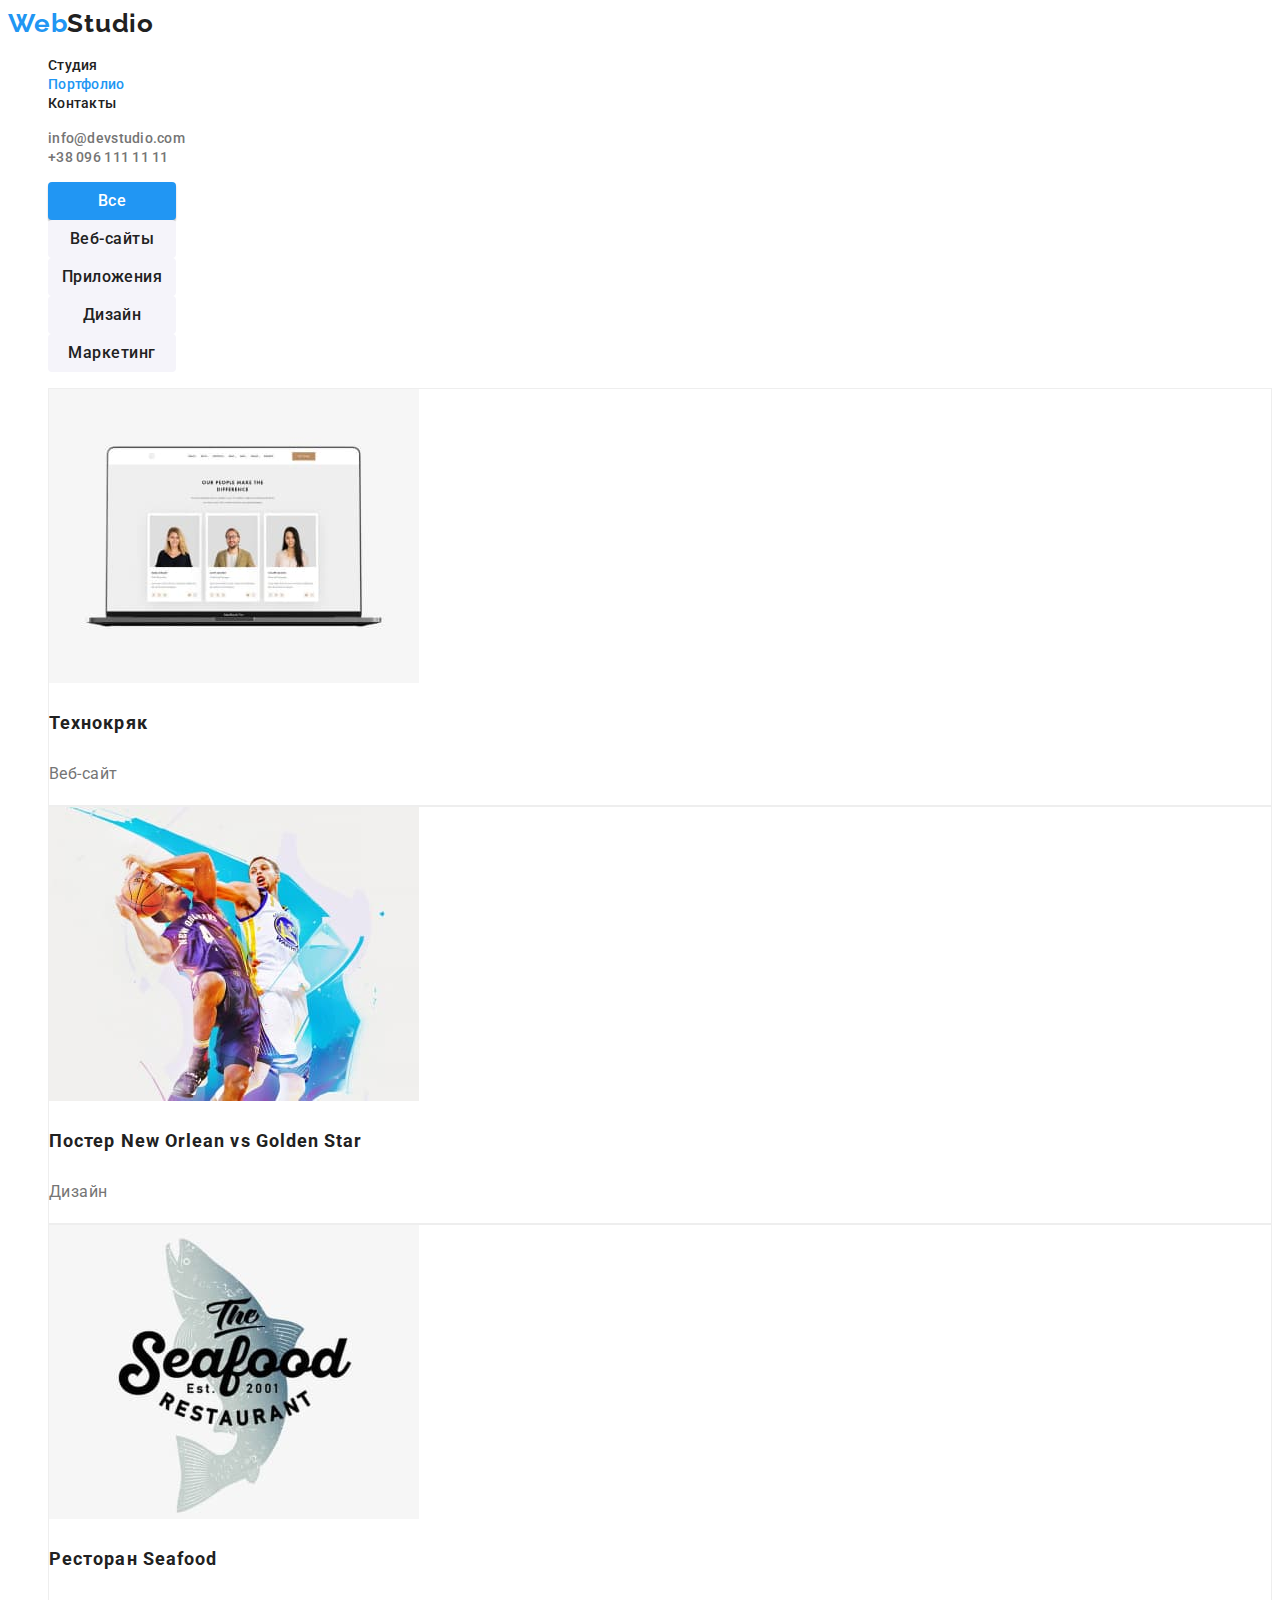
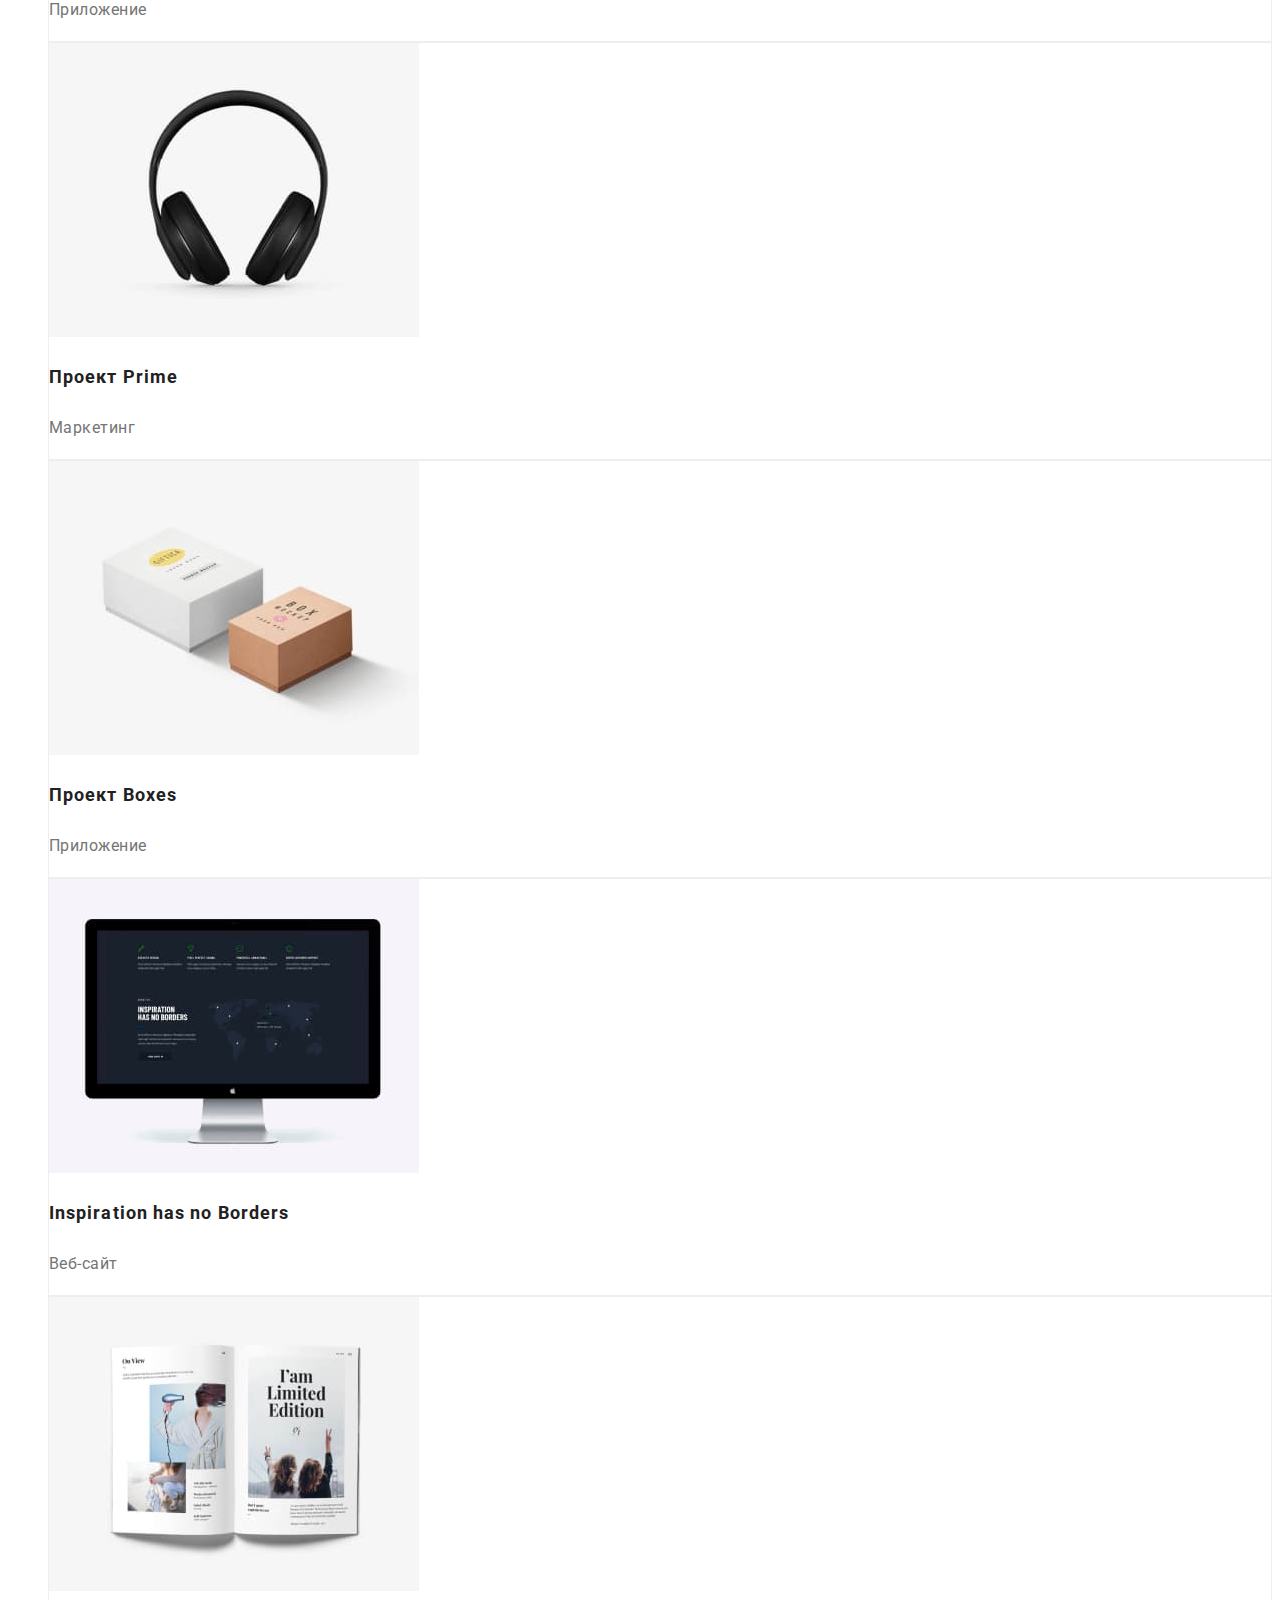
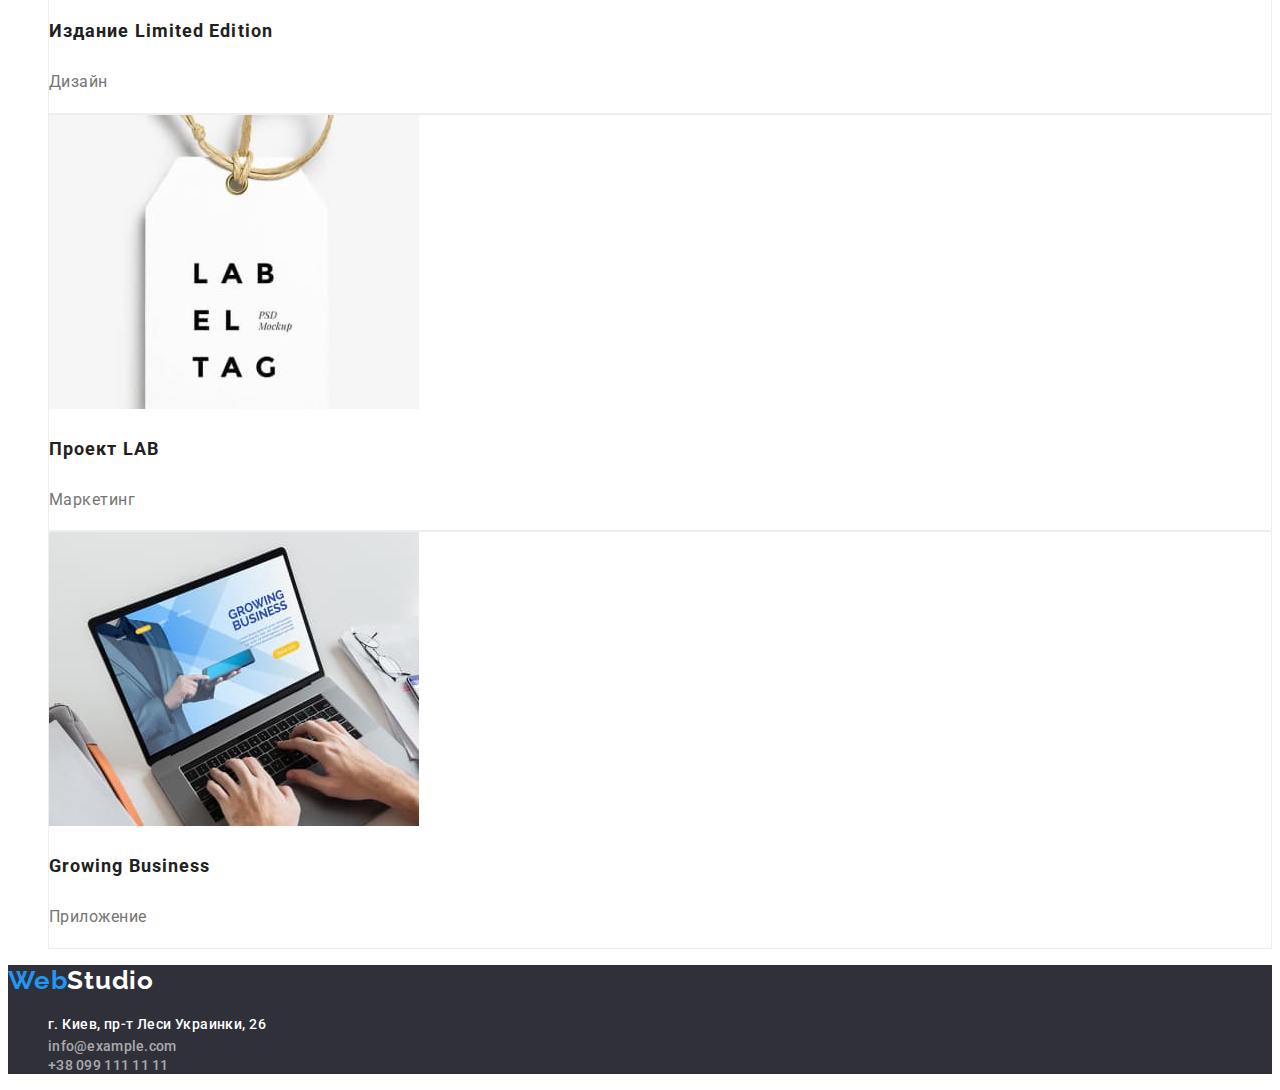
==== portfolio.html @ db61986f "start" ====
<!DOCTYPE html>
<html lang="ru">
  <head>
    <meta charset="UTF-8" />
    <meta http-equiv="X-UA-Compatible" content="IE=edge" />
    <meta name="viewport" content="width=device-width, initial-scale=1.0" />
    <title>Portfolio</title>
    <link rel="stylesheet" href="./css/styles.css" />
    <link rel="preconnect" href="https://fonts.googleapis.com" />
    <link rel="preconnect" href="https://fonts.gstatic.com" crossorigin />
    <link
      href="https://fonts.googleapis.com/css2?family=Raleway:wght@700&family=Roboto:wght@400;500;700;900&display=swap"
      rel="stylesheet"
    />
    <link rel="stylesheet" href="./css/styles.css" />
  </head>
  <body>
    <!-- Шапка страницы -->
    <header class="header">
      <nav class="header-navigation">
        <!-- Логотип компании -->
        <a class="header-logo link" href="./index.html"
          >Web<span class="header-logos link">Studio</span></a
        >
        <!-- Основные страницы сайта-->
        <ul class="header-list list">
          <li class="header-item">
            <a class="header-link link" href="./index.html">Студия</a>
          </li>
          <li class="header-item">
            <a class="current link" href="./portfolio.html">Портфолио</a>
          </li>
          <li class="header-item">
            <a class="header-link link" href="/">Контакты</a>
          </li>
        </ul>
      </nav>
      <ul class="header-contacts list">
        <li class="header-item">
          <a class="header-mail link" href="mailto:info@devstudio.com"
            >info@devstudio.com</a
          >
        </li>
        <li class="header-item">
          <a class="header-tel link" href="tel:+380961111111"
            >+38 096 111 11 11</a
          >
        </li>
      </ul>
    </header>
    <!-- Главный контент страницы-->
    <main>
      <!-- Основа-->
      <section class="main">
        <h2 class="visually-hidden">Навигация портфолио</h2>
        <ul class="main-list list">
          <li class="main-item">
            <button class="main-current" type="button">Все</button>
          </li>
          <li class="main-item">
            <button class="main-btn" type="button">Веб-сайты</button>
          </li>
          <li class="main-item">
            <button class="main-btn" type="button">Приложения</button>
          </li>
          <li class="main-item">
            <button class="main-btn" type="button">Дизайн</button>
          </li>
          <li class="main-item">
            <button class="main-btn" type="button">Маркетинг</button>
          </li>
        </ul>
        <h1 class="visually-hidden">Портфолио</h1>
        <ul class="portfolio-list list">
          <li class="portfolio-item">
            <img src="./images/img8.jpg" alt="Технокряк" width="370" />
            <h3 class="fourth-tittle">Технокряк</h3>
            <p class="fourth-text" lang="ru">Веб-сайт</p>
          </li>
          <li class="portfolio-item">
            <img
              src="./images/img9.jpg"
              alt="Постер New Orlean vs Golden Star"
              width="370"
            />
            <h3 class="fourth-tittle">Постер New Orlean vs Golden Star</h3>
            <p class="fourth-text" lang="ru">Дизайн</p>
          </li>
          <li class="portfolio-item">
            <img src="./images/img10.jpg" alt="Ресторан Seafood" width="370" />
            <h3 class="fourth-tittle">Ресторан Seafood</h3>
            <p class="fourth-text" lang="ru">Приложение</p>
          </li>
          <li class="portfolio-item">
            <img src="./images/img11.jpg" alt="Проект Prime" width="370" />
            <h3 class="fourth-tittle">Проект Prime</h3>
            <p class="fourth-text" lang="ru">Маркетинг</p>
          </li>
          <li class="portfolio-item">
            <img src="./images/img12.jpg" alt="Проект Boxes" width="370" />
            <h3 class="fourth-tittle">Проект Boxes</h3>
            <p class="fourth-text" lang="ru">Приложение</p>
          </li>
          <li class="portfolio-item">
            <img
              src="./images/img13.jpg"
              alt="Inspiration has no Borders"
              width="370"
            />
            <h3 class="fourth-tittle">Inspiration has no Borders</h3>
            <p class="fourth-text" lang="ru">Веб-сайт</p>
          </li>
          <li class="portfolio-item">
            <img
              src="./images/img14.jpg"
              alt="Издание Limited Edition"
              width="370"
            />
            <h3 class="fourth-tittle">Издание Limited Edition</h3>
            <p class="fourth-text" lang="ru">Дизайн</p>
          </li>
          <li class="portfolio-item">
            <img src="./images/img15.jpg" alt="Проект LAB" width="370" />
            <h3 class="fourth-tittle">Проект LAB</h3>
            <p class="fourth-text" lang="ru">Маркетинг</p>
          </li>
          <li class="portfolio-item">
            <img src="./images/img16.jpg" alt="Growing Business" width="370" />
            <h3 class="fourth-tittle">Growing Business</h3>
            <p class="fourth-text" lang="ru">Приложение</p>
          </li>
        </ul>
      </section>
    </main>
    <!-- Подвал сайта-->
    <footer class="footer">
      <a class="header-logo link" href="./index.html"
        >Web<span class="footer-logos link">Studio</span></a
      >
      <address class="adress">
        <ul class="footer-list list">
          <li class="footer-item">г. Киев, пр-т Леси Украинки, 26</li>
          <li>
            <a class="footer-mail link" href="mailto:info@example.com"
              >info@example.com</a
            >
          </li>
          <li>
            <a class="footer-tel link" href="tel:+380991111111"
              >+38 099 111 11 11</a
            >
          </li>
        </ul>
      </address>
    </footer>
  </body>
</html>
---- css/styles.css ----
:root {
  --main-title-color: #ffffff;
  --second-tittle-color: #212121;
  --first-text-color: #757575;
  --second-text-color: rgba(255, 255, 255, 0.6);
  --main-button-color: #2196f3;
  --main-hero-color: #2f303a;
  --aftermain-color: #f5f4fa;
  --footer-color: rgba(255, 255, 255, 0.6);
}

body {
  font-family: "Roboto", sans-serif;
}

.list {
  list-style: none;
}

.link {
  text-decoration: none;
}
.visually-hidden {
  position: absolute;
  white-space: nowrap;
  width: 1px;
  height: 1px;
  overflow: hidden;
  border: 0;
  padding: 0;
  clip: rect(0 0 0 0);
  clip-path: inset(50%);
  margin: -1px;
}
.current {
  text-decoration: none;
  font-weight: 500;
  font-size: 14px;
  line-height: 1.14;
  letter-spacing: 0.02em;
  color: var(--main-button-color);
}

/* -------------HEADER*/
.header-logo {
  font-family: Raleway;
  font-weight: 700;
  font-size: 26px;
  line-height: 1.2;
  letter-spacing: 0.03em;
  color: var(--main-button-color);
}

.header-logos {
  font-family: Raleway;
  font-weight: 700;
  font-size: 26px;
  line-height: 1.2;
  letter-spacing: 0.03em;
  color: var(--second-tittle-color);
}

.header-link {
  font-weight: 500;
  font-size: 14px;
  line-height: 1.14;
  letter-spacing: 0.02em;
  color: var(--second-tittle-color);
}
.header-link:hover,
.header-link:focus {
  color: var(--main-button-color);
}
.header-mail {
  font-weight: 500;
  font-size: 14px;
  line-height: 1.14;
  letter-spacing: 0.02em;
  color: var(--first-text-color);
}
.header-mail:hover,
.header-mail:focus {
  color: var(--main-button-color);
}

.header-tel {
  font-weight: 500;
  font-size: 14px;
  line-height: 1.14;
  letter-spacing: 0.02em;
  color: var(--first-text-color);
}
.header-tel:hover,
.header-tel:focus {
  color: var(--main-button-color);
}
/* -------------HERO*/
.hero {
  background-color: var(--main-hero-color);
  font-style: inherit;
}

.hero-item {
  font-weight: 900;
  font-size: 44px;
  line-height: 1.5;
  text-align: center;
  letter-spacing: 0.06em;
  text-transform: uppercase;
  color: var(--main-title-color);
}

.hero-btn {
  font-family: inherit;
  font-weight: 700;
  font-size: 16px;
  line-height: 1.9;
  display: flex;
  align-items: center;
  text-align: center;
  letter-spacing: 0.06em;
  color: var(--main-title-color);
  background: var(--main-button-color);
  box-shadow: 0px 4px 4px rgba(0, 0, 0, 0.15);
  border-radius: 4px;
  cursor: pointer;
  border: none;
}

/* -------------PREMAIN*/

.first-title {
  font-weight: 700;
  font-size: 14px;
  line-height: 1.14;
  letter-spacing: 0.03em;
  text-transform: uppercase;
  color: var(--second-tittle-color);
}
.first-text {
  font-size: 14px;
  line-height: 1.71;
  letter-spacing: 0.03em;
  color: var(--first-text-color);
}

/* -------------MAIN*/
.maintitle {
  font-weight: 700;
  font-size: 36px;
  line-height: 1.17;
  text-align: center;
  letter-spacing: 0.03em;
  color: var(--second-tittle-color);
}

/* -------------AFTERMAIN*/
.aftermain {
  background-color: var(--aftermain-color);
}

.aftermain-item {
  background: var(--main-title-color);
  box-shadow: 0px 1px 3px rgba(0, 0, 0, 0.12), 0px 1px 1px rgba(0, 0, 0, 0.14),
    0px 2px 1px rgba(0, 0, 0, 0.2);
  border-radius: 0px 0px 4px 4px;
}
.aftermain-title {
  font-weight: 700;
  font-size: 36px;
  line-height: 1.16;
  text-align: center;
  letter-spacing: 0.03em;
  color: var(--second-tittle-color);
}

.second-title {
  font-weight: 500;
  font-size: 16px;
  line-height: 1.19;
  text-align: center;
  letter-spacing: 0.03em;
  color: var(--second-tittle-color);
}

.third-title {
  font-size: 16px;
  line-height: 1.19;
  text-align: center;
  letter-spacing: 0.03em;
  color: var(--first-text-color);
}

/* -------------FOOTER*/
.footer {
  background-color: var(--main-hero-color);
  font-style: inherit;
}
.footer-item {
  font-weight: 500;
  font-size: 14px;
  line-height: 1.71;
  letter-spacing: 0.03em;
  color: var(--main-title-color);
  font-style: normal;
}

.footer-logos {
  font-family: Raleway;
  font-weight: 700;
  font-size: 26px;
  line-height: 1.2;
  letter-spacing: 0.03em;
  color: var(--main-title-color);
}
.footer-mail {
  font-style: normal;
  font-weight: 500;
  font-size: 14px;
  line-height: 1.14;
  letter-spacing: 0.02em;
  color: var(--footer-color);
  font-style: normal;
}
.footer-mail:hover,
.footer-mail:focus {
  color: var(--main-button-color);
}

.footer-tel {
  font-style: normal;
  font-weight: 500;
  font-size: 14px;
  line-height: 1.14;
  letter-spacing: 0.02em;
  color: var(--footer-color);
}
.footer-tel:hover,
.footer-tel:focus {
  color: var(--main-button-color);
}

/* -------------PORTFOLIO*/
.main-current {
  font-family: inherit;
  color: var(--main-title-color);
  background: var(--main-button-color);
  box-shadow: 0px 3px 1px rgba(0, 0, 0, 0.1), 0px 1px 2px rgba(0, 0, 0, 0.08),
    0px 2px 2px rgba(0, 0, 0, 0.12);
  border-radius: 4px;
  cursor: pointer;
  border: none;
  width: 128px;
  height: 38px;
  left: 576px;
  top: 174px;
  font-weight: 500;
  font-size: 16px;
  line-height: 1.62;
  text-align: center;
  letter-spacing: 0.03em;
}
.main-btn {
  font-family: inherit;
  color: var(--second-tittle-color);
  background: var(--aftermain-color);
  border-radius: 4px;
  cursor: pointer;
  border: none;
  width: 128px;
  height: 38px;
  left: 576px;
  top: 174px;
  font-weight: 500;
  font-size: 16px;
  line-height: 1.62;
  text-align: center;
  letter-spacing: 0.03em;
}

.main-btn:hover,
.main-btn:active {
  font-family: inherit;
  color: var(--main-title-color);
  background: var(--main-button-color);
  box-shadow: 0px 3px 1px rgba(0, 0, 0, 0.1), 0px 1px 2px rgba(0, 0, 0, 0.08),
    0px 2px 2px rgba(0, 0, 0, 0.12);
  border-radius: 4px;
  cursor: pointer;
  border: none;
  width: 128px;
  height: 38px;
  left: 576px;
  top: 174px;
  font-weight: 500;
  font-size: 16px;
  line-height: 1.62;
  text-align: center;
  letter-spacing: 0.03em;
}

.portfolio-item {
  background: var(--main-title-color);
  border: 1px solid #eeeeee;
  box-sizing: border-box;
}

.fourth-tittle {
  font-weight: 700;
  font-size: 18px;
  line-height: 2;
  letter-spacing: 0.06em;
  color: var(--second-tittle-color);
}

.fourth-text {
  font-size: 16px;
  line-height: 1.87;
  letter-spacing: 0.03em;
  color: var(--first-text-color);
}
---- css/styles.css ----
:root {
  --main-title-color: #ffffff;
  --second-tittle-color: #212121;
  --first-text-color: #757575;
  --second-text-color: rgba(255, 255, 255, 0.6);
  --main-button-color: #2196f3;
  --main-hero-color: #2f303a;
  --aftermain-color: #f5f4fa;
  --footer-color: rgba(255, 255, 255, 0.6);
}

body {
  font-family: "Roboto", sans-serif;
}

.list {
  list-style: none;
}

.link {
  text-decoration: none;
}
.visually-hidden {
  position: absolute;
  white-space: nowrap;
  width: 1px;
  height: 1px;
  overflow: hidden;
  border: 0;
  padding: 0;
  clip: rect(0 0 0 0);
  clip-path: inset(50%);
  margin: -1px;
}
.current {
  text-decoration: none;
  font-weight: 500;
  font-size: 14px;
  line-height: 1.14;
  letter-spacing: 0.02em;
  color: var(--main-button-color);
}

/* -------------HEADER*/
.header-logo {
  font-family: Raleway;
  font-weight: 700;
  font-size: 26px;
  line-height: 1.2;
  letter-spacing: 0.03em;
  color: var(--main-button-color);
}

.header-logos {
  font-family: Raleway;
  font-weight: 700;
  font-size: 26px;
  line-height: 1.2;
  letter-spacing: 0.03em;
  color: var(--second-tittle-color);
}

.header-link {
  font-weight: 500;
  font-size: 14px;
  line-height: 1.14;
  letter-spacing: 0.02em;
  color: var(--second-tittle-color);
}
.header-link:hover,
.header-link:focus {
  color: var(--main-button-color);
}
.header-mail {
  font-weight: 500;
  font-size: 14px;
  line-height: 1.14;
  letter-spacing: 0.02em;
  color: var(--first-text-color);
}
.header-mail:hover,
.header-mail:focus {
  color: var(--main-button-color);
}

.header-tel {
  font-weight: 500;
  font-size: 14px;
  line-height: 1.14;
  letter-spacing: 0.02em;
  color: var(--first-text-color);
}
.header-tel:hover,
.header-tel:focus {
  color: var(--main-button-color);
}
/* -------------HERO*/
.hero {
  background-color: var(--main-hero-color);
  font-style: inherit;
}

.hero-item {
  font-weight: 900;
  font-size: 44px;
  line-height: 1.5;
  text-align: center;
  letter-spacing: 0.06em;
  text-transform: uppercase;
  color: var(--main-title-color);
}

.hero-btn {
  font-family: inherit;
  font-weight: 700;
  font-size: 16px;
  line-height: 1.9;
  display: flex;
  align-items: center;
  text-align: center;
  letter-spacing: 0.06em;
  color: var(--main-title-color);
  background: var(--main-button-color);
  box-shadow: 0px 4px 4px rgba(0, 0, 0, 0.15);
  border-radius: 4px;
  cursor: pointer;
  border: none;
}

/* -------------PREMAIN*/

.first-title {
  font-weight: 700;
  font-size: 14px;
  line-height: 1.14;
  letter-spacing: 0.03em;
  text-transform: uppercase;
  color: var(--second-tittle-color);
}
.first-text {
  font-size: 14px;
  line-height: 1.71;
  letter-spacing: 0.03em;
  color: var(--first-text-color);
}

/* -------------MAIN*/
.maintitle {
  font-weight: 700;
  font-size: 36px;
  line-height: 1.17;
  text-align: center;
  letter-spacing: 0.03em;
  color: var(--second-tittle-color);
}

/* -------------AFTERMAIN*/
.aftermain {
  background-color: var(--aftermain-color);
}

.aftermain-item {
  background: var(--main-title-color);
  box-shadow: 0px 1px 3px rgba(0, 0, 0, 0.12), 0px 1px 1px rgba(0, 0, 0, 0.14),
    0px 2px 1px rgba(0, 0, 0, 0.2);
  border-radius: 0px 0px 4px 4px;
}
.aftermain-title {
  font-weight: 700;
  font-size: 36px;
  line-height: 1.16;
  text-align: center;
  letter-spacing: 0.03em;
  color: var(--second-tittle-color);
}

.second-title {
  font-weight: 500;
  font-size: 16px;
  line-height: 1.19;
  text-align: center;
  letter-spacing: 0.03em;
  color: var(--second-tittle-color);
}

.third-title {
  font-size: 16px;
  line-height: 1.19;
  text-align: center;
  letter-spacing: 0.03em;
  color: var(--first-text-color);
}

/* -------------FOOTER*/
.footer {
  background-color: var(--main-hero-color);
  font-style: inherit;
}
.footer-item {
  font-weight: 500;
  font-size: 14px;
  line-height: 1.71;
  letter-spacing: 0.03em;
  color: var(--main-title-color);
  font-style: normal;
}

.footer-logos {
  font-family: Raleway;
  font-weight: 700;
  font-size: 26px;
  line-height: 1.2;
  letter-spacing: 0.03em;
  color: var(--main-title-color);
}
.footer-mail {
  font-style: normal;
  font-weight: 500;
  font-size: 14px;
  line-height: 1.14;
  letter-spacing: 0.02em;
  color: var(--footer-color);
  font-style: normal;
}
.footer-mail:hover,
.footer-mail:focus {
  color: var(--main-button-color);
}

.footer-tel {
  font-style: normal;
  font-weight: 500;
  font-size: 14px;
  line-height: 1.14;
  letter-spacing: 0.02em;
  color: var(--footer-color);
}
.footer-tel:hover,
.footer-tel:focus {
  color: var(--main-button-color);
}

/* -------------PORTFOLIO*/
.main-current {
  font-family: inherit;
  color: var(--main-title-color);
  background: var(--main-button-color);
  box-shadow: 0px 3px 1px rgba(0, 0, 0, 0.1), 0px 1px 2px rgba(0, 0, 0, 0.08),
    0px 2px 2px rgba(0, 0, 0, 0.12);
  border-radius: 4px;
  cursor: pointer;
  border: none;
  width: 128px;
  height: 38px;
  left: 576px;
  top: 174px;
  font-weight: 500;
  font-size: 16px;
  line-height: 1.62;
  text-align: center;
  letter-spacing: 0.03em;
}
.main-btn {
  font-family: inherit;
  color: var(--second-tittle-color);
  background: var(--aftermain-color);
  border-radius: 4px;
  cursor: pointer;
  border: none;
  width: 128px;
  height: 38px;
  left: 576px;
  top: 174px;
  font-weight: 500;
  font-size: 16px;
  line-height: 1.62;
  text-align: center;
  letter-spacing: 0.03em;
}

.main-btn:hover,
.main-btn:active {
  font-family: inherit;
  color: var(--main-title-color);
  background: var(--main-button-color);
  box-shadow: 0px 3px 1px rgba(0, 0, 0, 0.1), 0px 1px 2px rgba(0, 0, 0, 0.08),
    0px 2px 2px rgba(0, 0, 0, 0.12);
  border-radius: 4px;
  cursor: pointer;
  border: none;
  width: 128px;
  height: 38px;
  left: 576px;
  top: 174px;
  font-weight: 500;
  font-size: 16px;
  line-height: 1.62;
  text-align: center;
  letter-spacing: 0.03em;
}

.portfolio-item {
  background: var(--main-title-color);
  border: 1px solid #eeeeee;
  box-sizing: border-box;
}

.fourth-tittle {
  font-weight: 700;
  font-size: 18px;
  line-height: 2;
  letter-spacing: 0.06em;
  color: var(--second-tittle-color);
}

.fourth-text {
  font-size: 16px;
  line-height: 1.87;
  letter-spacing: 0.03em;
  color: var(--first-text-color);
}
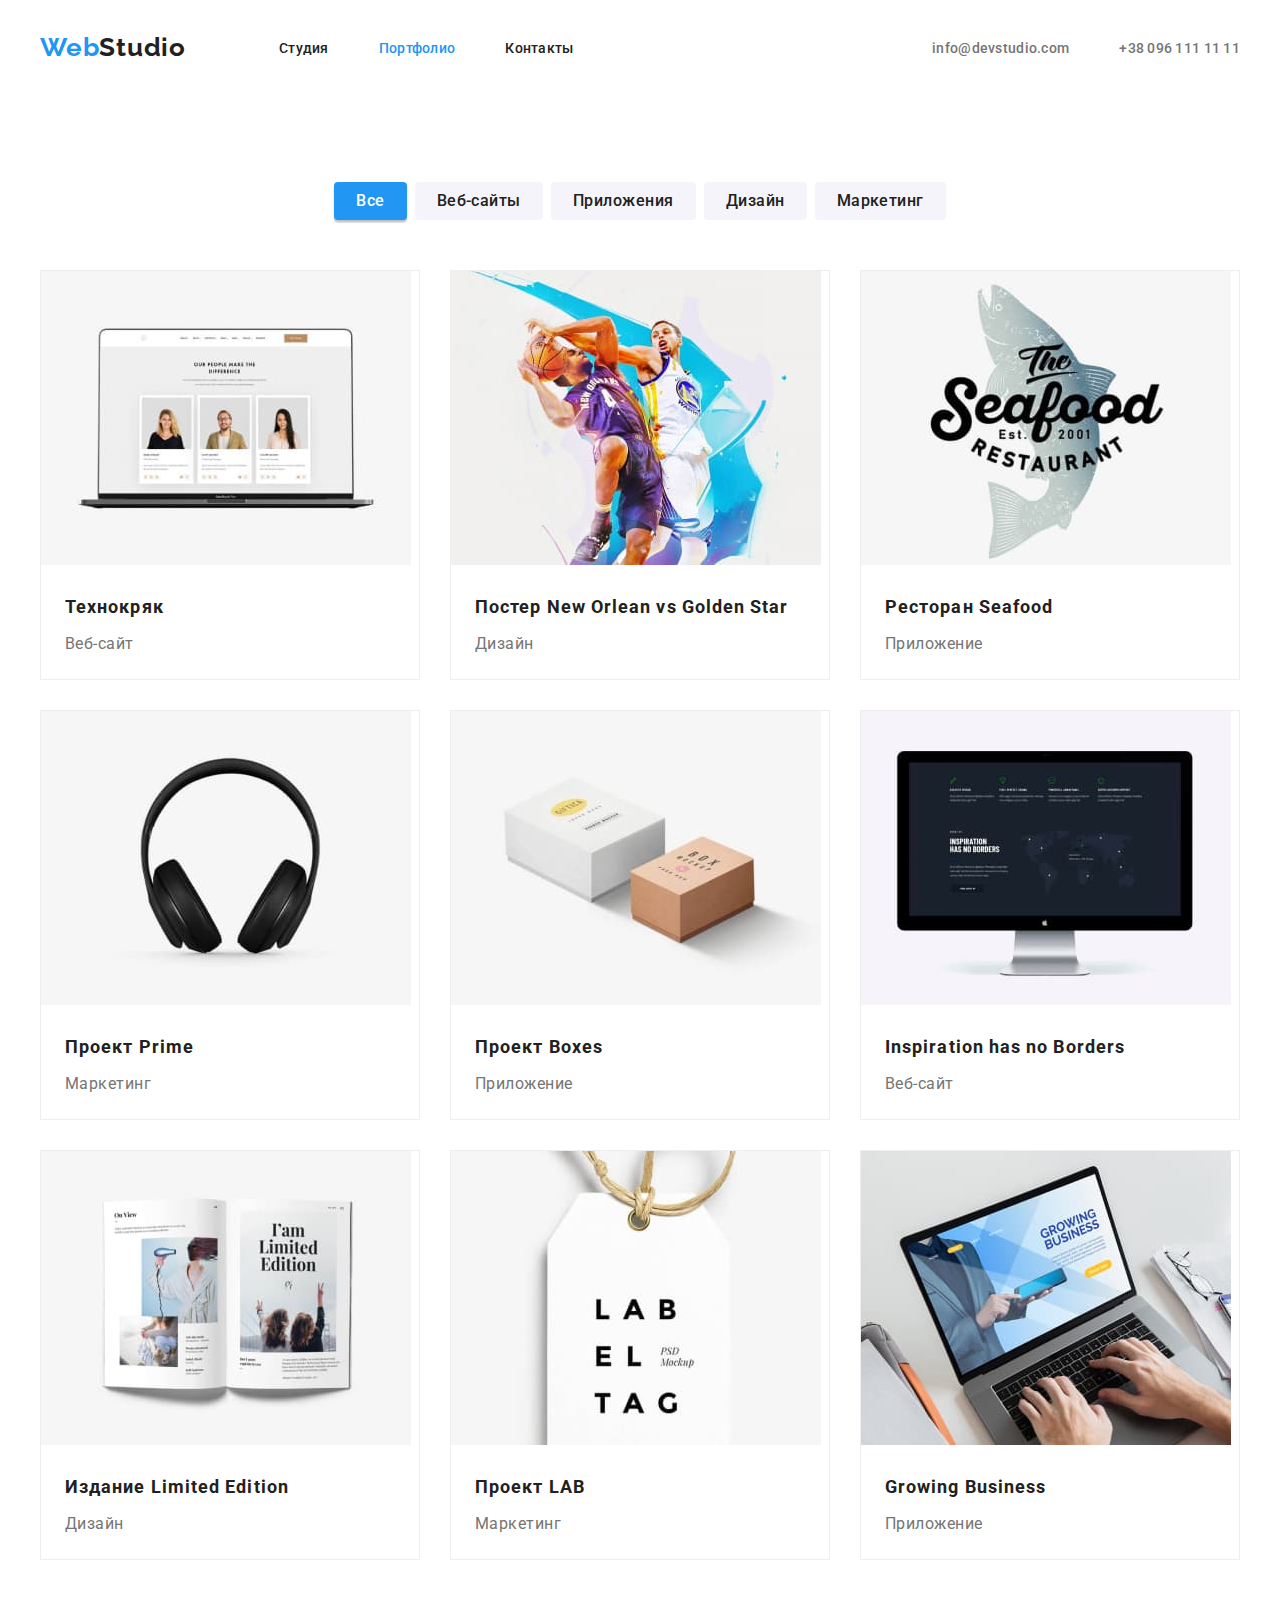
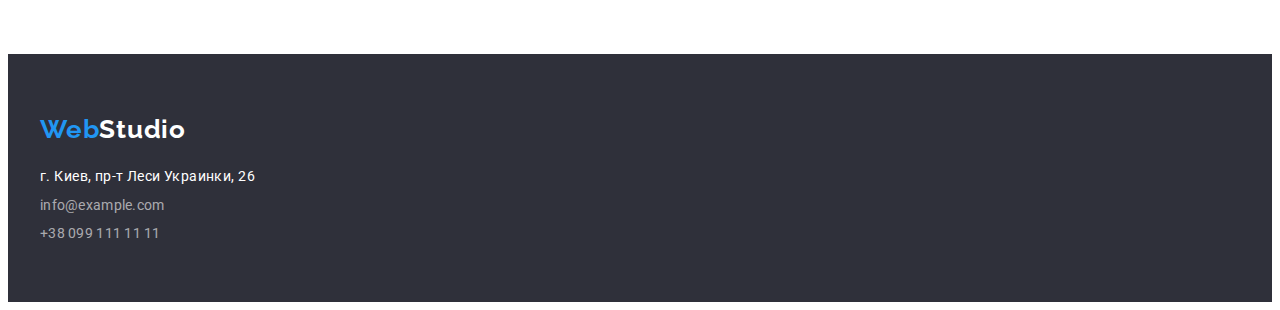
==== commit 3ef8119b: "Final I" ====
--- a/portfolio.html
+++ b/portfolio.html
@@ -12,146 +12,173 @@
       href="https://fonts.googleapis.com/css2?family=Raleway:wght@700&family=Roboto:wght@400;500;700;900&display=swap"
       rel="stylesheet"
     />
+    <link
+      rel="stylesheet"
+      href="https://cdnjs.cloudflare.com/ajax/libs/modern-normalize/1.1.0/modern-normalize.min.css"
+      integrity="sha512-wpPYUAdjBVSE4KJnH1VR1HeZfpl1ub8YT/NKx4PuQ5NmX2tKuGu6U/JRp5y+Y8XG2tV+wKQpNHVUX03MfMFn9Q=="
+      crossorigin="anonymous"
+      referrerpolicy="no-referrer"
+    />
     <link rel="stylesheet" href="./css/styles.css" />
   </head>
   <body>
     <!-- Шапка страницы -->
     <header class="header">
-      <nav class="header-navigation">
-        <!-- Логотип компании -->
-        <a class="header-logo link" href="./index.html"
-          >Web<span class="header-logos link">Studio</span></a
-        >
-        <!-- Основные страницы сайта-->
-        <ul class="header-list list">
+      <div class="container header-container">
+        <nav class="header-navigation">
+          <!-- Логотип компании -->
+          <a class="header-logo logos link" href="./index.html"
+            >Web<span class="header-logos logos link">Studio</span></a
+          >
+          <!-- Основные страницы сайта-->
+          <ul class="header-list list">
+            <li class="header-item">
+              <a class="header-link links link" href="./index.html">Студия</a>
+            </li>
+            <li class="header-item">
+              <a class="current links link" href="./portfolio.html"
+                >Портфолио</a
+              >
+            </li>
+            <li class="header-item">
+              <a class="header-link links link" href="/">Контакты</a>
+            </li>
+          </ul>
+        </nav>
+        <ul class="header-contacts list">
           <li class="header-item">
-            <a class="header-link link" href="./index.html">Студия</a>
+            <a class="header-mail links link" href="mailto:info@devstudio.com"
+              >info@devstudio.com</a
+            >
           </li>
           <li class="header-item">
-            <a class="current link" href="./portfolio.html">Портфолио</a>
-          </li>
-          <li class="header-item">
-            <a class="header-link link" href="/">Контакты</a>
+            <a class="header-tel links link" href="tel:+380961111111"
+              >+38 096 111 11 11</a
+            >
           </li>
         </ul>
-      </nav>
-      <ul class="header-contacts list">
-        <li class="header-item">
-          <a class="header-mail link" href="mailto:info@devstudio.com"
-            >info@devstudio.com</a
-          >
-        </li>
-        <li class="header-item">
-          <a class="header-tel link" href="tel:+380961111111"
-            >+38 096 111 11 11</a
-          >
-        </li>
-      </ul>
+      </div>
     </header>
     <!-- Главный контент страницы-->
     <main>
       <!-- Основа-->
-      <section class="main">
-        <h2 class="visually-hidden">Навигация портфолио</h2>
-        <ul class="main-list list">
-          <li class="main-item">
-            <button class="main-current" type="button">Все</button>
-          </li>
-          <li class="main-item">
-            <button class="main-btn" type="button">Веб-сайты</button>
-          </li>
-          <li class="main-item">
-            <button class="main-btn" type="button">Приложения</button>
-          </li>
-          <li class="main-item">
-            <button class="main-btn" type="button">Дизайн</button>
-          </li>
-          <li class="main-item">
-            <button class="main-btn" type="button">Маркетинг</button>
-          </li>
-        </ul>
-        <h1 class="visually-hidden">Портфолио</h1>
-        <ul class="portfolio-list list">
-          <li class="portfolio-item">
-            <img src="./images/img8.jpg" alt="Технокряк" width="370" />
-            <h3 class="fourth-tittle">Технокряк</h3>
-            <p class="fourth-text" lang="ru">Веб-сайт</p>
-          </li>
-          <li class="portfolio-item">
-            <img
-              src="./images/img9.jpg"
-              alt="Постер New Orlean vs Golden Star"
-              width="370"
-            />
-            <h3 class="fourth-tittle">Постер New Orlean vs Golden Star</h3>
-            <p class="fourth-text" lang="ru">Дизайн</p>
-          </li>
-          <li class="portfolio-item">
-            <img src="./images/img10.jpg" alt="Ресторан Seafood" width="370" />
-            <h3 class="fourth-tittle">Ресторан Seafood</h3>
-            <p class="fourth-text" lang="ru">Приложение</p>
-          </li>
-          <li class="portfolio-item">
-            <img src="./images/img11.jpg" alt="Проект Prime" width="370" />
-            <h3 class="fourth-tittle">Проект Prime</h3>
-            <p class="fourth-text" lang="ru">Маркетинг</p>
-          </li>
-          <li class="portfolio-item">
-            <img src="./images/img12.jpg" alt="Проект Boxes" width="370" />
-            <h3 class="fourth-tittle">Проект Boxes</h3>
-            <p class="fourth-text" lang="ru">Приложение</p>
-          </li>
-          <li class="portfolio-item">
-            <img
-              src="./images/img13.jpg"
-              alt="Inspiration has no Borders"
-              width="370"
-            />
-            <h3 class="fourth-tittle">Inspiration has no Borders</h3>
-            <p class="fourth-text" lang="ru">Веб-сайт</p>
-          </li>
-          <li class="portfolio-item">
-            <img
-              src="./images/img14.jpg"
-              alt="Издание Limited Edition"
-              width="370"
-            />
-            <h3 class="fourth-tittle">Издание Limited Edition</h3>
-            <p class="fourth-text" lang="ru">Дизайн</p>
-          </li>
-          <li class="portfolio-item">
-            <img src="./images/img15.jpg" alt="Проект LAB" width="370" />
-            <h3 class="fourth-tittle">Проект LAB</h3>
-            <p class="fourth-text" lang="ru">Маркетинг</p>
-          </li>
-          <li class="portfolio-item">
-            <img src="./images/img16.jpg" alt="Growing Business" width="370" />
-            <h3 class="fourth-tittle">Growing Business</h3>
-            <p class="fourth-text" lang="ru">Приложение</p>
-          </li>
-        </ul>
+      <section class="main-portfolio">
+        <div class="container">
+          <h2 class="visually-hidden">Навигация портфолио</h2>
+          <ul class="main-list list">
+            <li class="main-item">
+              <button class="main-current mainsbtn" type="button">Все</button>
+            </li>
+            <li class="main-item">
+              <button class="main-btn mainsbtn" type="button">Веб-сайты</button>
+            </li>
+            <li class="main-item">
+              <button class="main-btn mainsbtn" type="button">
+                Приложения
+              </button>
+            </li>
+            <li class="main-item">
+              <button class="main-btn mainsbtn" type="button">Дизайн</button>
+            </li>
+            <li class="main-item">
+              <button class="main-btn mainsbtn" type="button">Маркетинг</button>
+            </li>
+          </ul>
+          <h1 class="visually-hidden">Портфолио</h1>
+          <ul class="portfolio-list list">
+            <li class="portfolio-item">
+              <img src="./images/img8.jpg" alt="Технокряк" width="370" />
+              <h3 class="fourth-tittle">Технокряк</h3>
+              <p class="fourth-text" lang="ru">Веб-сайт</p>
+            </li>
+            <li class="portfolio-item">
+              <img
+                src="./images/img9.jpg"
+                alt="Постер New Orlean vs Golden Star"
+                width="370"
+              />
+              <h3 class="fourth-tittle">Постер New Orlean vs Golden Star</h3>
+              <p class="fourth-text" lang="ru">Дизайн</p>
+            </li>
+            <li class="portfolio-item">
+              <img
+                src="./images/img10.jpg"
+                alt="Ресторан Seafood"
+                width="370"
+              />
+              <h3 class="fourth-tittle">Ресторан Seafood</h3>
+              <p class="fourth-text" lang="ru">Приложение</p>
+            </li>
+            <li class="portfolio-item">
+              <img src="./images/img11.jpg" alt="Проект Prime" width="370" />
+              <h3 class="fourth-tittle">Проект Prime</h3>
+              <p class="fourth-text" lang="ru">Маркетинг</p>
+            </li>
+            <li class="portfolio-item">
+              <img src="./images/img12.jpg" alt="Проект Boxes" width="370" />
+              <h3 class="fourth-tittle">Проект Boxes</h3>
+              <p class="fourth-text" lang="ru">Приложение</p>
+            </li>
+            <li class="portfolio-item">
+              <img
+                src="./images/img13.jpg"
+                alt="Inspiration has no Borders"
+                width="370"
+              />
+              <h3 class="fourth-tittle">Inspiration has no Borders</h3>
+              <p class="fourth-text" lang="ru">Веб-сайт</p>
+            </li>
+            <li class="portfolio-item">
+              <img
+                src="./images/img14.jpg"
+                alt="Издание Limited Edition"
+                width="370"
+              />
+              <h3 class="fourth-tittle">Издание Limited Edition</h3>
+              <p class="fourth-text" lang="ru">Дизайн</p>
+            </li>
+            <li class="portfolio-item">
+              <img src="./images/img15.jpg" alt="Проект LAB" width="370" />
+              <h3 class="fourth-tittle">Проект LAB</h3>
+              <p class="fourth-text" lang="ru">Маркетинг</p>
+            </li>
+            <li class="portfolio-item">
+              <img
+                src="./images/img16.jpg"
+                alt="Growing Business"
+                width="370"
+              />
+              <h3 class="fourth-tittle">Growing Business</h3>
+              <p class="fourth-text" lang="ru">Приложение</p>
+            </li>
+          </ul>
+        </div>
       </section>
     </main>
     <!-- Подвал сайта-->
     <footer class="footer">
-      <a class="header-logo link" href="./index.html"
-        >Web<span class="footer-logos link">Studio</span></a
-      >
-      <address class="adress">
-        <ul class="footer-list list">
-          <li class="footer-item">г. Киев, пр-т Леси Украинки, 26</li>
-          <li>
-            <a class="footer-mail link" href="mailto:info@example.com"
-              >info@example.com</a
-            >
-          </li>
-          <li>
-            <a class="footer-tel link" href="tel:+380991111111"
-              >+38 099 111 11 11</a
-            >
-          </li>
-        </ul>
-      </address>
+      <div class="container">
+        <a class="header-logo logos link" href="./index.html"
+          >Web<span class="footer-logos logos link">Studio</span></a
+        >
+        <address class="adress">
+          <ul class="footer-list list">
+            <li class="footer-item">г. Киев, пр-т Леси Украинки, 26</li>
+            <li>
+              <a
+                class="footer-mail footer-links link"
+                href="mailto:info@example.com"
+                >info@example.com</a
+              >
+            </li>
+            <li>
+              <a class="footer-tel footer-links link" href="tel:+380991111111"
+                >+38 099 111 11 11</a
+              >
+            </li>
+          </ul>
+        </address>
+      </div>
     </footer>
   </body>
 </html>
--- a/css/styles.css
+++ b/css/styles.css
@@ -6,7 +6,30 @@
   --main-button-color: #2196f3;
   --main-hero-color: #2f303a;
   --aftermain-color: #f5f4fa;
-  --footer-color: rgba(255, 255, 255, 0.6);
+}
+
+p,
+h1,
+h2,
+h3,
+h4,
+h5,
+h6 {
+  margin: 0;
+}
+
+ul {
+  margin: 0;
+  padding: 0;
+}
+button {
+  cursor: pointer;
+}
+.container {
+  width: 1200px;
+  padding-left: 15px;
+  padding-right: 15px;
+  margin: 0 auto;
 }
 
 body {
@@ -32,6 +55,7 @@
   clip-path: inset(50%);
   margin: -1px;
 }
+
 .current {
   text-decoration: none;
   font-weight: 500;
@@ -40,31 +64,75 @@
   letter-spacing: 0.02em;
   color: var(--main-button-color);
 }
-
-/* -------------HEADER*/
-.header-logo {
+.logos {
   font-family: Raleway;
   font-weight: 700;
   font-size: 26px;
   line-height: 1.2;
   letter-spacing: 0.03em;
-  color: var(--main-button-color);
-}
-
-.header-logos {
-  font-family: Raleway;
-  font-weight: 700;
-  font-size: 26px;
-  line-height: 1.2;
-  letter-spacing: 0.03em;
-  color: var(--second-tittle-color);
-}
-
-.header-link {
+}
+.links {
   font-weight: 500;
   font-size: 14px;
   line-height: 1.14;
   letter-spacing: 0.02em;
+}
+.footer-links {
+  font-style: normal;
+  font-weight: 400;
+  font-size: 14px;
+  line-height: 1.14;
+  letter-spacing: 0.02em;
+}
+
+.mainsbtn {
+  font-family: inherit;
+  border-radius: 4px;
+  border: none;
+  font-weight: 500;
+  font-size: 16px;
+  line-height: 1.62;
+  text-align: center;
+  letter-spacing: 0.03em;
+  padding: 6px 22px 6px 22px;
+}
+
+/* -------------HEADER*/
+.header {
+  padding-top: 24px;
+  padding-bottom: 25px;
+}
+.header-list {
+  display: flex;
+}
+.header-contacts {
+  display: flex;
+  align-items: center;
+  margin-left: auto;
+}
+.header-navigation {
+  display: flex;
+  align-items: center;
+}
+.header-container {
+  display: flex;
+  align-items: center;
+}
+.header-logo {
+  color: var(--main-button-color);
+  margin-right: 93px;
+}
+.header-item {
+  margin-right: 50px;
+}
+.header-item:last-child {
+  margin-right: 0;
+}
+.header-logos {
+  color: var(--second-tittle-color);
+}
+
+.header-link {
   color: var(--second-tittle-color);
 }
 .header-link:hover,
@@ -72,10 +140,6 @@
   color: var(--main-button-color);
 }
 .header-mail {
-  font-weight: 500;
-  font-size: 14px;
-  line-height: 1.14;
-  letter-spacing: 0.02em;
   color: var(--first-text-color);
 }
 .header-mail:hover,
@@ -84,10 +148,6 @@
 }
 
 .header-tel {
-  font-weight: 500;
-  font-size: 14px;
-  line-height: 1.14;
-  letter-spacing: 0.02em;
   color: var(--first-text-color);
 }
 .header-tel:hover,
@@ -98,37 +158,63 @@
 .hero {
   background-color: var(--main-hero-color);
   font-style: inherit;
-}
-
+  text-align: center;
+  max-height: 600px;
+}
+
+.hero-container {
+  padding-top: 200px;
+  padding-bottom: 280px;
+}
 .hero-item {
   font-weight: 900;
   font-size: 44px;
   line-height: 1.5;
-  text-align: center;
   letter-spacing: 0.06em;
   text-transform: uppercase;
   color: var(--main-title-color);
-}
-
+  margin: auto;
+  display: block;
+  width: 696px;
+  height: 120px;
+  left: 452px;
+  top: 280px;
+}
 .hero-btn {
   font-family: inherit;
   font-weight: 700;
   font-size: 16px;
   line-height: 1.9;
-  display: flex;
   align-items: center;
-  text-align: center;
   letter-spacing: 0.06em;
   color: var(--main-title-color);
   background: var(--main-button-color);
   box-shadow: 0px 4px 4px rgba(0, 0, 0, 0.15);
   border-radius: 4px;
-  cursor: pointer;
   border: none;
+  padding: 10px 32px 10px 32px;
+  display: block;
+  margin: auto;
+  min-width: 200px;
+  height: 50px;
+  margin-top: 30px;
 }
 
 /* -------------PREMAIN*/
-
+.premain {
+  padding-top: 94px;
+  padding-bottom: 94px;
+}
+
+.premain-list {
+  display: flex;
+}
+.premain-item {
+  margin-right: 30px;
+}
+.premain-item:last-child {
+  margin-right: 0px;
+}
 .first-title {
   font-weight: 700;
   font-size: 14px;
@@ -136,15 +222,22 @@
   letter-spacing: 0.03em;
   text-transform: uppercase;
   color: var(--second-tittle-color);
+  margin-bottom: 10px;
 }
 .first-text {
   font-size: 14px;
   line-height: 1.71;
   letter-spacing: 0.03em;
   color: var(--first-text-color);
+  width: 270px;
+  height: 75px;
 }
 
 /* -------------MAIN*/
+.main {
+  padding-bottom: 94px;
+}
+
 .maintitle {
   font-weight: 700;
   font-size: 36px;
@@ -152,18 +245,46 @@
   text-align: center;
   letter-spacing: 0.03em;
   color: var(--second-tittle-color);
-}
-
+  margin-bottom: 50px;
+}
+.mainlist {
+  display: flex;
+  flex-wrap: wrap;
+  margin-right: -30px;
+  margin-bottom: -30px;
+}
+.mainitem {
+  flex-basis: calc(100% / 3 - 30px);
+  margin-right: 30px;
+  margin-bottom: 30px;
+}
 /* -------------AFTERMAIN*/
+
 .aftermain {
   background-color: var(--aftermain-color);
-}
-
+  padding-top: 94px;
+  padding-bottom: 94px;
+  text-align: center;
+}
+
+.aftermain-list {
+  display: flex;
+  flex-wrap: wrap;
+  margin-right: -30px;
+  margin-bottom: -30px;
+}
+.aftermain-item {
+  flex-basis: calc(100% / 4 - 30px);
+  margin-right: 30px;
+  margin-bottom: 30px;
+}
 .aftermain-item {
   background: var(--main-title-color);
   box-shadow: 0px 1px 3px rgba(0, 0, 0, 0.12), 0px 1px 1px rgba(0, 0, 0, 0.14),
     0px 2px 1px rgba(0, 0, 0, 0.2);
   border-radius: 0px 0px 4px 4px;
+  width: 270px;
+  height: 368px;
 }
 .aftermain-title {
   font-weight: 700;
@@ -172,6 +293,7 @@
   text-align: center;
   letter-spacing: 0.03em;
   color: var(--second-tittle-color);
+  margin-bottom: 50px;
 }
 
 .second-title {
@@ -181,6 +303,8 @@
   text-align: center;
   letter-spacing: 0.03em;
   color: var(--second-tittle-color);
+  margin-top: 30px;
+  margin-bottom: 10px;
 }
 
 .third-title {
@@ -189,20 +313,26 @@
   text-align: center;
   letter-spacing: 0.03em;
   color: var(--first-text-color);
+  margin-bottom: 30px;
 }
 
 /* -------------FOOTER*/
 .footer {
   background-color: var(--main-hero-color);
   font-style: inherit;
-}
+  padding-top: 60px;
+  padding-bottom: 60px;
+}
+
 .footer-item {
-  font-weight: 500;
+  font-weight: 400;
   font-size: 14px;
   line-height: 1.71;
   letter-spacing: 0.03em;
   color: var(--main-title-color);
   font-style: normal;
+  margin-top: 20px;
+  margin-bottom: 9px;
 }
 
 .footer-logos {
@@ -214,13 +344,9 @@
   color: var(--main-title-color);
 }
 .footer-mail {
-  font-style: normal;
-  font-weight: 500;
-  font-size: 14px;
-  line-height: 1.14;
-  letter-spacing: 0.02em;
-  color: var(--footer-color);
-  font-style: normal;
+  color: var(--second-text-color);
+  display: flex;
+  margin-bottom: 9px;
 }
 .footer-mail:hover,
 .footer-mail:focus {
@@ -228,12 +354,7 @@
 }
 
 .footer-tel {
-  font-style: normal;
-  font-weight: 500;
-  font-size: 14px;
-  line-height: 1.14;
-  letter-spacing: 0.02em;
-  color: var(--footer-color);
+  color: var(--second-text-color);
 }
 .footer-tel:hover,
 .footer-tel:focus {
@@ -242,75 +363,63 @@
 
 /* -------------PORTFOLIO*/
 .main-current {
-  font-family: inherit;
   color: var(--main-title-color);
   background: var(--main-button-color);
   box-shadow: 0px 3px 1px rgba(0, 0, 0, 0.1), 0px 1px 2px rgba(0, 0, 0, 0.08),
     0px 2px 2px rgba(0, 0, 0, 0.12);
-  border-radius: 4px;
-  cursor: pointer;
-  border: none;
-  width: 128px;
-  height: 38px;
-  left: 576px;
-  top: 174px;
-  font-weight: 500;
-  font-size: 16px;
-  line-height: 1.62;
-  text-align: center;
-  letter-spacing: 0.03em;
-}
+}
+
 .main-btn {
-  font-family: inherit;
   color: var(--second-tittle-color);
   background: var(--aftermain-color);
-  border-radius: 4px;
-  cursor: pointer;
-  border: none;
-  width: 128px;
-  height: 38px;
-  left: 576px;
-  top: 174px;
-  font-weight: 500;
-  font-size: 16px;
-  line-height: 1.62;
-  text-align: center;
-  letter-spacing: 0.03em;
 }
 
 .main-btn:hover,
-.main-btn:active {
-  font-family: inherit;
+.main-btn:active,
+.main-btn:focus {
   color: var(--main-title-color);
   background: var(--main-button-color);
   box-shadow: 0px 3px 1px rgba(0, 0, 0, 0.1), 0px 1px 2px rgba(0, 0, 0, 0.08),
     0px 2px 2px rgba(0, 0, 0, 0.12);
-  border-radius: 4px;
-  cursor: pointer;
-  border: none;
-  width: 128px;
-  height: 38px;
-  left: 576px;
-  top: 174px;
-  font-weight: 500;
-  font-size: 16px;
-  line-height: 1.62;
-  text-align: center;
-  letter-spacing: 0.03em;
-}
-
+}
+.main-list {
+  display: flex;
+  padding-top: 94px;
+  text-align: center;
+  margin-bottom: 50px;
+  justify-content: center;
+}
+.main-item {
+  margin-right: 8px;
+}
+.main-item:last-child {
+  margin-right: 0;
+}
+.portfolio-list {
+  padding-bottom: 94px;
+  display: flex;
+  flex-wrap: wrap;
+  margin-right: -30px;
+  margin-bottom: -30px;
+}
 .portfolio-item {
   background: var(--main-title-color);
+  box-sizing: border-box;
+  flex-basis: calc(100% / 3 - 30px);
+  margin-right: 30px;
+  margin-bottom: 30px;
   border: 1px solid #eeeeee;
-  box-sizing: border-box;
-}
-
+}
+.portfolio-item:nth-child(3n + 0) {
+  margin-right: 0;
+}
 .fourth-tittle {
   font-weight: 700;
   font-size: 18px;
   line-height: 2;
   letter-spacing: 0.06em;
   color: var(--second-tittle-color);
+  padding: 20px 24px 4px 24px;
 }
 
 .fourth-text {
@@ -318,4 +427,5 @@
   line-height: 1.87;
   letter-spacing: 0.03em;
   color: var(--first-text-color);
-}
+  padding: 0px 24px 20px 24px;
+}
--- a/css/styles.css
+++ b/css/styles.css
@@ -6,7 +6,30 @@
   --main-button-color: #2196f3;
   --main-hero-color: #2f303a;
   --aftermain-color: #f5f4fa;
-  --footer-color: rgba(255, 255, 255, 0.6);
+}
+
+p,
+h1,
+h2,
+h3,
+h4,
+h5,
+h6 {
+  margin: 0;
+}
+
+ul {
+  margin: 0;
+  padding: 0;
+}
+button {
+  cursor: pointer;
+}
+.container {
+  width: 1200px;
+  padding-left: 15px;
+  padding-right: 15px;
+  margin: 0 auto;
 }
 
 body {
@@ -32,6 +55,7 @@
   clip-path: inset(50%);
   margin: -1px;
 }
+
 .current {
   text-decoration: none;
   font-weight: 500;
@@ -40,31 +64,75 @@
   letter-spacing: 0.02em;
   color: var(--main-button-color);
 }
-
-/* -------------HEADER*/
-.header-logo {
+.logos {
   font-family: Raleway;
   font-weight: 700;
   font-size: 26px;
   line-height: 1.2;
   letter-spacing: 0.03em;
-  color: var(--main-button-color);
-}
-
-.header-logos {
-  font-family: Raleway;
-  font-weight: 700;
-  font-size: 26px;
-  line-height: 1.2;
-  letter-spacing: 0.03em;
-  color: var(--second-tittle-color);
-}
-
-.header-link {
+}
+.links {
   font-weight: 500;
   font-size: 14px;
   line-height: 1.14;
   letter-spacing: 0.02em;
+}
+.footer-links {
+  font-style: normal;
+  font-weight: 400;
+  font-size: 14px;
+  line-height: 1.14;
+  letter-spacing: 0.02em;
+}
+
+.mainsbtn {
+  font-family: inherit;
+  border-radius: 4px;
+  border: none;
+  font-weight: 500;
+  font-size: 16px;
+  line-height: 1.62;
+  text-align: center;
+  letter-spacing: 0.03em;
+  padding: 6px 22px 6px 22px;
+}
+
+/* -------------HEADER*/
+.header {
+  padding-top: 24px;
+  padding-bottom: 25px;
+}
+.header-list {
+  display: flex;
+}
+.header-contacts {
+  display: flex;
+  align-items: center;
+  margin-left: auto;
+}
+.header-navigation {
+  display: flex;
+  align-items: center;
+}
+.header-container {
+  display: flex;
+  align-items: center;
+}
+.header-logo {
+  color: var(--main-button-color);
+  margin-right: 93px;
+}
+.header-item {
+  margin-right: 50px;
+}
+.header-item:last-child {
+  margin-right: 0;
+}
+.header-logos {
+  color: var(--second-tittle-color);
+}
+
+.header-link {
   color: var(--second-tittle-color);
 }
 .header-link:hover,
@@ -72,10 +140,6 @@
   color: var(--main-button-color);
 }
 .header-mail {
-  font-weight: 500;
-  font-size: 14px;
-  line-height: 1.14;
-  letter-spacing: 0.02em;
   color: var(--first-text-color);
 }
 .header-mail:hover,
@@ -84,10 +148,6 @@
 }
 
 .header-tel {
-  font-weight: 500;
-  font-size: 14px;
-  line-height: 1.14;
-  letter-spacing: 0.02em;
   color: var(--first-text-color);
 }
 .header-tel:hover,
@@ -98,37 +158,63 @@
 .hero {
   background-color: var(--main-hero-color);
   font-style: inherit;
-}
-
+  text-align: center;
+  max-height: 600px;
+}
+
+.hero-container {
+  padding-top: 200px;
+  padding-bottom: 280px;
+}
 .hero-item {
   font-weight: 900;
   font-size: 44px;
   line-height: 1.5;
-  text-align: center;
   letter-spacing: 0.06em;
   text-transform: uppercase;
   color: var(--main-title-color);
-}
-
+  margin: auto;
+  display: block;
+  width: 696px;
+  height: 120px;
+  left: 452px;
+  top: 280px;
+}
 .hero-btn {
   font-family: inherit;
   font-weight: 700;
   font-size: 16px;
   line-height: 1.9;
-  display: flex;
   align-items: center;
-  text-align: center;
   letter-spacing: 0.06em;
   color: var(--main-title-color);
   background: var(--main-button-color);
   box-shadow: 0px 4px 4px rgba(0, 0, 0, 0.15);
   border-radius: 4px;
-  cursor: pointer;
   border: none;
+  padding: 10px 32px 10px 32px;
+  display: block;
+  margin: auto;
+  min-width: 200px;
+  height: 50px;
+  margin-top: 30px;
 }
 
 /* -------------PREMAIN*/
-
+.premain {
+  padding-top: 94px;
+  padding-bottom: 94px;
+}
+
+.premain-list {
+  display: flex;
+}
+.premain-item {
+  margin-right: 30px;
+}
+.premain-item:last-child {
+  margin-right: 0px;
+}
 .first-title {
   font-weight: 700;
   font-size: 14px;
@@ -136,15 +222,22 @@
   letter-spacing: 0.03em;
   text-transform: uppercase;
   color: var(--second-tittle-color);
+  margin-bottom: 10px;
 }
 .first-text {
   font-size: 14px;
   line-height: 1.71;
   letter-spacing: 0.03em;
   color: var(--first-text-color);
+  width: 270px;
+  height: 75px;
 }
 
 /* -------------MAIN*/
+.main {
+  padding-bottom: 94px;
+}
+
 .maintitle {
   font-weight: 700;
   font-size: 36px;
@@ -152,18 +245,46 @@
   text-align: center;
   letter-spacing: 0.03em;
   color: var(--second-tittle-color);
-}
-
+  margin-bottom: 50px;
+}
+.mainlist {
+  display: flex;
+  flex-wrap: wrap;
+  margin-right: -30px;
+  margin-bottom: -30px;
+}
+.mainitem {
+  flex-basis: calc(100% / 3 - 30px);
+  margin-right: 30px;
+  margin-bottom: 30px;
+}
 /* -------------AFTERMAIN*/
+
 .aftermain {
   background-color: var(--aftermain-color);
-}
-
+  padding-top: 94px;
+  padding-bottom: 94px;
+  text-align: center;
+}
+
+.aftermain-list {
+  display: flex;
+  flex-wrap: wrap;
+  margin-right: -30px;
+  margin-bottom: -30px;
+}
+.aftermain-item {
+  flex-basis: calc(100% / 4 - 30px);
+  margin-right: 30px;
+  margin-bottom: 30px;
+}
 .aftermain-item {
   background: var(--main-title-color);
   box-shadow: 0px 1px 3px rgba(0, 0, 0, 0.12), 0px 1px 1px rgba(0, 0, 0, 0.14),
     0px 2px 1px rgba(0, 0, 0, 0.2);
   border-radius: 0px 0px 4px 4px;
+  width: 270px;
+  height: 368px;
 }
 .aftermain-title {
   font-weight: 700;
@@ -172,6 +293,7 @@
   text-align: center;
   letter-spacing: 0.03em;
   color: var(--second-tittle-color);
+  margin-bottom: 50px;
 }
 
 .second-title {
@@ -181,6 +303,8 @@
   text-align: center;
   letter-spacing: 0.03em;
   color: var(--second-tittle-color);
+  margin-top: 30px;
+  margin-bottom: 10px;
 }
 
 .third-title {
@@ -189,20 +313,26 @@
   text-align: center;
   letter-spacing: 0.03em;
   color: var(--first-text-color);
+  margin-bottom: 30px;
 }
 
 /* -------------FOOTER*/
 .footer {
   background-color: var(--main-hero-color);
   font-style: inherit;
-}
+  padding-top: 60px;
+  padding-bottom: 60px;
+}
+
 .footer-item {
-  font-weight: 500;
+  font-weight: 400;
   font-size: 14px;
   line-height: 1.71;
   letter-spacing: 0.03em;
   color: var(--main-title-color);
   font-style: normal;
+  margin-top: 20px;
+  margin-bottom: 9px;
 }
 
 .footer-logos {
@@ -214,13 +344,9 @@
   color: var(--main-title-color);
 }
 .footer-mail {
-  font-style: normal;
-  font-weight: 500;
-  font-size: 14px;
-  line-height: 1.14;
-  letter-spacing: 0.02em;
-  color: var(--footer-color);
-  font-style: normal;
+  color: var(--second-text-color);
+  display: flex;
+  margin-bottom: 9px;
 }
 .footer-mail:hover,
 .footer-mail:focus {
@@ -228,12 +354,7 @@
 }
 
 .footer-tel {
-  font-style: normal;
-  font-weight: 500;
-  font-size: 14px;
-  line-height: 1.14;
-  letter-spacing: 0.02em;
-  color: var(--footer-color);
+  color: var(--second-text-color);
 }
 .footer-tel:hover,
 .footer-tel:focus {
@@ -242,75 +363,63 @@
 
 /* -------------PORTFOLIO*/
 .main-current {
-  font-family: inherit;
   color: var(--main-title-color);
   background: var(--main-button-color);
   box-shadow: 0px 3px 1px rgba(0, 0, 0, 0.1), 0px 1px 2px rgba(0, 0, 0, 0.08),
     0px 2px 2px rgba(0, 0, 0, 0.12);
-  border-radius: 4px;
-  cursor: pointer;
-  border: none;
-  width: 128px;
-  height: 38px;
-  left: 576px;
-  top: 174px;
-  font-weight: 500;
-  font-size: 16px;
-  line-height: 1.62;
-  text-align: center;
-  letter-spacing: 0.03em;
-}
+}
+
 .main-btn {
-  font-family: inherit;
   color: var(--second-tittle-color);
   background: var(--aftermain-color);
-  border-radius: 4px;
-  cursor: pointer;
-  border: none;
-  width: 128px;
-  height: 38px;
-  left: 576px;
-  top: 174px;
-  font-weight: 500;
-  font-size: 16px;
-  line-height: 1.62;
-  text-align: center;
-  letter-spacing: 0.03em;
 }
 
 .main-btn:hover,
-.main-btn:active {
-  font-family: inherit;
+.main-btn:active,
+.main-btn:focus {
   color: var(--main-title-color);
   background: var(--main-button-color);
   box-shadow: 0px 3px 1px rgba(0, 0, 0, 0.1), 0px 1px 2px rgba(0, 0, 0, 0.08),
     0px 2px 2px rgba(0, 0, 0, 0.12);
-  border-radius: 4px;
-  cursor: pointer;
-  border: none;
-  width: 128px;
-  height: 38px;
-  left: 576px;
-  top: 174px;
-  font-weight: 500;
-  font-size: 16px;
-  line-height: 1.62;
-  text-align: center;
-  letter-spacing: 0.03em;
-}
-
+}
+.main-list {
+  display: flex;
+  padding-top: 94px;
+  text-align: center;
+  margin-bottom: 50px;
+  justify-content: center;
+}
+.main-item {
+  margin-right: 8px;
+}
+.main-item:last-child {
+  margin-right: 0;
+}
+.portfolio-list {
+  padding-bottom: 94px;
+  display: flex;
+  flex-wrap: wrap;
+  margin-right: -30px;
+  margin-bottom: -30px;
+}
 .portfolio-item {
   background: var(--main-title-color);
+  box-sizing: border-box;
+  flex-basis: calc(100% / 3 - 30px);
+  margin-right: 30px;
+  margin-bottom: 30px;
   border: 1px solid #eeeeee;
-  box-sizing: border-box;
-}
-
+}
+.portfolio-item:nth-child(3n + 0) {
+  margin-right: 0;
+}
 .fourth-tittle {
   font-weight: 700;
   font-size: 18px;
   line-height: 2;
   letter-spacing: 0.06em;
   color: var(--second-tittle-color);
+  padding: 20px 24px 4px 24px;
 }
 
 .fourth-text {
@@ -318,4 +427,5 @@
   line-height: 1.87;
   letter-spacing: 0.03em;
   color: var(--first-text-color);
-}
+  padding: 0px 24px 20px 24px;
+}
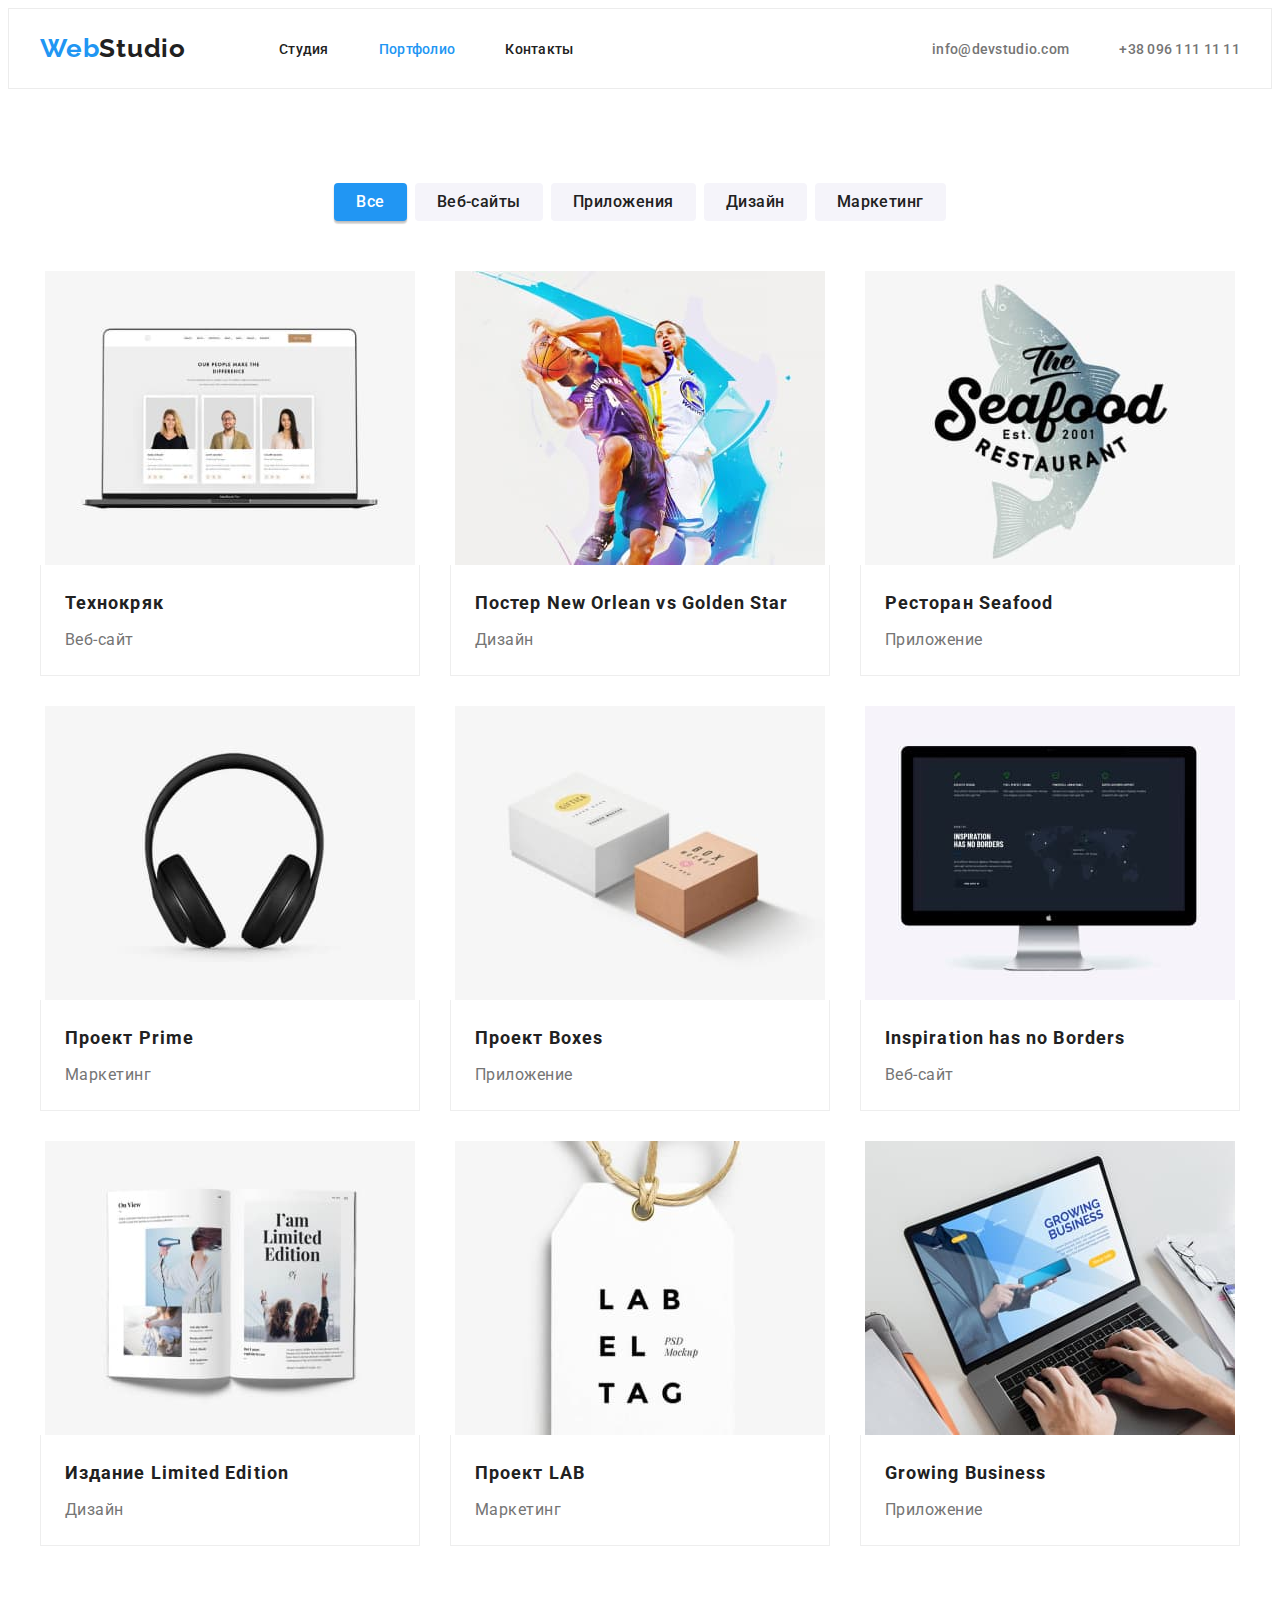
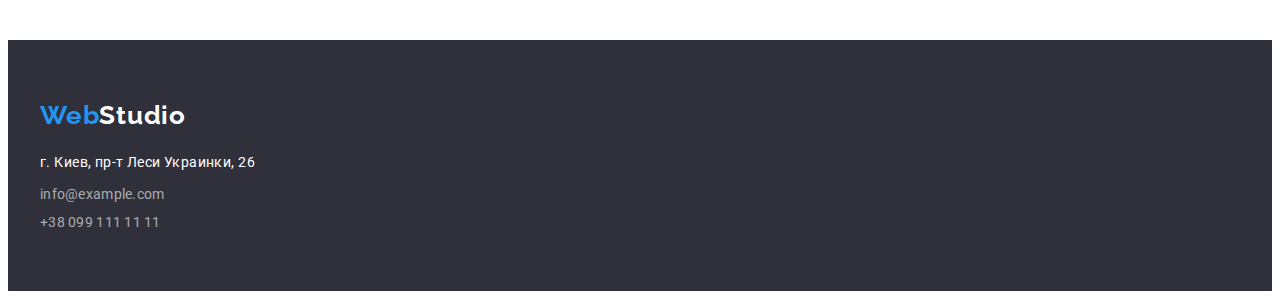
==== commit 8cc79bcc: "Final fix" ====
--- a/portfolio.html
+++ b/portfolio.html
@@ -64,7 +64,6 @@
       <!-- Основа-->
       <section class="main-portfolio">
         <div class="container">
-          <h2 class="visually-hidden">Навигация портфолио</h2>
           <ul class="main-list list">
             <li class="main-item">
               <button class="main-current mainsbtn" type="button">Все</button>
@@ -88,8 +87,10 @@
           <ul class="portfolio-list list">
             <li class="portfolio-item">
               <img src="./images/img8.jpg" alt="Технокряк" width="370" />
-              <h3 class="fourth-tittle">Технокряк</h3>
-              <p class="fourth-text" lang="ru">Веб-сайт</p>
+              <div class="porfolio-item-text">
+                <h2 class="fourth-tittle">Технокряк</h2>
+                <p class="fourth-text" lang="ru">Веб-сайт</p>
+              </div>
             </li>
             <li class="portfolio-item">
               <img
@@ -97,8 +98,10 @@
                 alt="Постер New Orlean vs Golden Star"
                 width="370"
               />
-              <h3 class="fourth-tittle">Постер New Orlean vs Golden Star</h3>
-              <p class="fourth-text" lang="ru">Дизайн</p>
+              <div class="porfolio-item-text">
+                <h2 class="fourth-tittle">Постер New Orlean vs Golden Star</h2>
+                <p class="fourth-text" lang="ru">Дизайн</p>
+              </div>
             </li>
             <li class="portfolio-item">
               <img
@@ -106,18 +109,24 @@
                 alt="Ресторан Seafood"
                 width="370"
               />
-              <h3 class="fourth-tittle">Ресторан Seafood</h3>
-              <p class="fourth-text" lang="ru">Приложение</p>
+              <div class="porfolio-item-text">
+                <h2 class="fourth-tittle">Ресторан Seafood</h2>
+                <p class="fourth-text" lang="ru">Приложение</p>
+              </div>
             </li>
             <li class="portfolio-item">
               <img src="./images/img11.jpg" alt="Проект Prime" width="370" />
-              <h3 class="fourth-tittle">Проект Prime</h3>
-              <p class="fourth-text" lang="ru">Маркетинг</p>
+              <div class="porfolio-item-text">
+                <h2 class="fourth-tittle">Проект Prime</h2>
+                <p class="fourth-text" lang="ru">Маркетинг</p>
+              </div>
             </li>
             <li class="portfolio-item">
               <img src="./images/img12.jpg" alt="Проект Boxes" width="370" />
-              <h3 class="fourth-tittle">Проект Boxes</h3>
-              <p class="fourth-text" lang="ru">Приложение</p>
+              <div class="porfolio-item-text">
+                <h2 class="fourth-tittle">Проект Boxes</h2>
+                <p class="fourth-text" lang="ru">Приложение</p>
+              </div>
             </li>
             <li class="portfolio-item">
               <img
@@ -125,8 +134,10 @@
                 alt="Inspiration has no Borders"
                 width="370"
               />
-              <h3 class="fourth-tittle">Inspiration has no Borders</h3>
-              <p class="fourth-text" lang="ru">Веб-сайт</p>
+              <div class="porfolio-item-text">
+                <h2 class="fourth-tittle">Inspiration has no Borders</h2>
+                <p class="fourth-text" lang="ru">Веб-сайт</p>
+              </div>
             </li>
             <li class="portfolio-item">
               <img
@@ -134,13 +145,17 @@
                 alt="Издание Limited Edition"
                 width="370"
               />
-              <h3 class="fourth-tittle">Издание Limited Edition</h3>
-              <p class="fourth-text" lang="ru">Дизайн</p>
+              <div class="porfolio-item-text">
+                <h2 class="fourth-tittle">Издание Limited Edition</h2>
+                <p class="fourth-text" lang="ru">Дизайн</p>
+              </div>
             </li>
             <li class="portfolio-item">
               <img src="./images/img15.jpg" alt="Проект LAB" width="370" />
-              <h3 class="fourth-tittle">Проект LAB</h3>
-              <p class="fourth-text" lang="ru">Маркетинг</p>
+              <div class="porfolio-item-text">
+                <h2 class="fourth-tittle">Проект LAB</h2>
+                <p class="fourth-text" lang="ru">Маркетинг</p>
+              </div>
             </li>
             <li class="portfolio-item">
               <img
@@ -148,8 +163,10 @@
                 alt="Growing Business"
                 width="370"
               />
-              <h3 class="fourth-tittle">Growing Business</h3>
-              <p class="fourth-text" lang="ru">Приложение</p>
+              <div class="porfolio-item-text">
+                <h2 class="fourth-tittle">Growing Business</h2>
+                <p class="fourth-text" lang="ru">Приложение</p>
+              </div>
             </li>
           </ul>
         </div>
@@ -158,13 +175,14 @@
     <!-- Подвал сайта-->
     <footer class="footer">
       <div class="container">
-        <a class="header-logo logos link" href="./index.html"
+        <a class="header-logo-footer logos link" href="./index.html"
           >Web<span class="footer-logos logos link">Studio</span></a
         >
         <address class="adress">
           <ul class="footer-list list">
             <li class="footer-item">г. Киев, пр-т Леси Украинки, 26</li>
-            <li>
+
+            <li class="footer-mail-item">
               <a
                 class="footer-mail footer-links link"
                 href="mailto:info@example.com"
--- a/css/styles.css
+++ b/css/styles.css
@@ -17,11 +17,15 @@
 h6 {
   margin: 0;
 }
-
+img {
+  display: block;
+  margin: 0px auto;
+}
 ul {
   margin: 0;
   padding: 0;
 }
+
 button {
   cursor: pointer;
 }
@@ -76,6 +80,8 @@
   font-size: 14px;
   line-height: 1.14;
   letter-spacing: 0.02em;
+  padding-top: 32px;
+  padding-bottom: 32px;
 }
 .footer-links {
   font-style: normal;
@@ -99,8 +105,7 @@
 
 /* -------------HEADER*/
 .header {
-  padding-top: 24px;
-  padding-bottom: 25px;
+  border: 1px solid #ececec;
 }
 .header-list {
   display: flex;
@@ -118,9 +123,19 @@
   display: flex;
   align-items: center;
 }
+.footer-list {
+  margin-top: 20px;
+}
 .header-logo {
   color: var(--main-button-color);
+  padding-top: 24px;
+  padding-bottom: 24px;
   margin-right: 93px;
+}
+.header-logo-footer {
+  color: var(--main-button-color);
+  padding-top: 20px;
+  padding-bottom: 20px;
 }
 .header-item {
   margin-right: 50px;
@@ -160,12 +175,10 @@
   font-style: inherit;
   text-align: center;
   max-height: 600px;
-}
-
-.hero-container {
   padding-top: 200px;
-  padding-bottom: 280px;
-}
+  padding-bottom: 200px;
+}
+
 .hero-item {
   font-weight: 900;
   font-size: 44px;
@@ -176,9 +189,7 @@
   margin: auto;
   display: block;
   width: 696px;
-  height: 120px;
-  left: 452px;
-  top: 280px;
+  margin-bottom: 30px;
 }
 .hero-btn {
   font-family: inherit;
@@ -197,14 +208,12 @@
   margin: auto;
   min-width: 200px;
   height: 50px;
-  margin-top: 30px;
-}
-
-/* -------------PREMAIN*/
-.premain {
+}
+.section {
   padding-top: 94px;
   padding-bottom: 94px;
 }
+/* -------------PREMAIN*/
 
 .premain-list {
   display: flex;
@@ -262,8 +271,6 @@
 
 .aftermain {
   background-color: var(--aftermain-color);
-  padding-top: 94px;
-  padding-bottom: 94px;
   text-align: center;
 }
 
@@ -296,6 +303,17 @@
   margin-bottom: 50px;
 }
 
+.after-main-text {
+  padding-top: 30px;
+  padding-bottom: 30px;
+}
+.porfolio-item-text {
+  padding-top: 20px;
+  padding-left: 24px;
+  padding-bottom: 20px;
+  border: 1px solid #eeeeee;
+  border-width: 0px 1px 1px 1px;
+}
 .second-title {
   font-weight: 500;
   font-size: 16px;
@@ -303,7 +321,6 @@
   text-align: center;
   letter-spacing: 0.03em;
   color: var(--second-tittle-color);
-  margin-top: 30px;
   margin-bottom: 10px;
 }
 
@@ -313,7 +330,6 @@
   text-align: center;
   letter-spacing: 0.03em;
   color: var(--first-text-color);
-  margin-bottom: 30px;
 }
 
 /* -------------FOOTER*/
@@ -331,8 +347,6 @@
   letter-spacing: 0.03em;
   color: var(--main-title-color);
   font-style: normal;
-  margin-top: 20px;
-  margin-bottom: 9px;
 }
 
 .footer-logos {
@@ -343,16 +357,18 @@
   letter-spacing: 0.03em;
   color: var(--main-title-color);
 }
+
 .footer-mail {
   color: var(--second-text-color);
-  display: flex;
-  margin-bottom: 9px;
 }
 .footer-mail:hover,
 .footer-mail:focus {
   color: var(--main-button-color);
 }
-
+.footer-mail-item {
+  padding-top: 9px;
+  padding-bottom: 9px;
+}
 .footer-tel {
   color: var(--second-text-color);
 }
@@ -384,11 +400,14 @@
 }
 .main-list {
   display: flex;
-  padding-top: 94px;
   text-align: center;
   margin-bottom: 50px;
   justify-content: center;
 }
+.main-portfolio {
+  padding-top: 94px;
+  padding-bottom: 94px;
+}
 .main-item {
   margin-right: 8px;
 }
@@ -396,7 +415,6 @@
   margin-right: 0;
 }
 .portfolio-list {
-  padding-bottom: 94px;
   display: flex;
   flex-wrap: wrap;
   margin-right: -30px;
@@ -408,18 +426,15 @@
   flex-basis: calc(100% / 3 - 30px);
   margin-right: 30px;
   margin-bottom: 30px;
-  border: 1px solid #eeeeee;
-}
-.portfolio-item:nth-child(3n + 0) {
-  margin-right: 0;
-}
+}
+
 .fourth-tittle {
   font-weight: 700;
   font-size: 18px;
   line-height: 2;
   letter-spacing: 0.06em;
   color: var(--second-tittle-color);
-  padding: 20px 24px 4px 24px;
+  margin-bottom: 4px;
 }
 
 .fourth-text {
@@ -427,5 +442,4 @@
   line-height: 1.87;
   letter-spacing: 0.03em;
   color: var(--first-text-color);
-  padding: 0px 24px 20px 24px;
-}
+}
--- a/css/styles.css
+++ b/css/styles.css
@@ -17,11 +17,15 @@
 h6 {
   margin: 0;
 }
-
+img {
+  display: block;
+  margin: 0px auto;
+}
 ul {
   margin: 0;
   padding: 0;
 }
+
 button {
   cursor: pointer;
 }
@@ -76,6 +80,8 @@
   font-size: 14px;
   line-height: 1.14;
   letter-spacing: 0.02em;
+  padding-top: 32px;
+  padding-bottom: 32px;
 }
 .footer-links {
   font-style: normal;
@@ -99,8 +105,7 @@
 
 /* -------------HEADER*/
 .header {
-  padding-top: 24px;
-  padding-bottom: 25px;
+  border: 1px solid #ececec;
 }
 .header-list {
   display: flex;
@@ -118,9 +123,19 @@
   display: flex;
   align-items: center;
 }
+.footer-list {
+  margin-top: 20px;
+}
 .header-logo {
   color: var(--main-button-color);
+  padding-top: 24px;
+  padding-bottom: 24px;
   margin-right: 93px;
+}
+.header-logo-footer {
+  color: var(--main-button-color);
+  padding-top: 20px;
+  padding-bottom: 20px;
 }
 .header-item {
   margin-right: 50px;
@@ -160,12 +175,10 @@
   font-style: inherit;
   text-align: center;
   max-height: 600px;
-}
-
-.hero-container {
   padding-top: 200px;
-  padding-bottom: 280px;
-}
+  padding-bottom: 200px;
+}
+
 .hero-item {
   font-weight: 900;
   font-size: 44px;
@@ -176,9 +189,7 @@
   margin: auto;
   display: block;
   width: 696px;
-  height: 120px;
-  left: 452px;
-  top: 280px;
+  margin-bottom: 30px;
 }
 .hero-btn {
   font-family: inherit;
@@ -197,14 +208,12 @@
   margin: auto;
   min-width: 200px;
   height: 50px;
-  margin-top: 30px;
-}
-
-/* -------------PREMAIN*/
-.premain {
+}
+.section {
   padding-top: 94px;
   padding-bottom: 94px;
 }
+/* -------------PREMAIN*/
 
 .premain-list {
   display: flex;
@@ -262,8 +271,6 @@
 
 .aftermain {
   background-color: var(--aftermain-color);
-  padding-top: 94px;
-  padding-bottom: 94px;
   text-align: center;
 }
 
@@ -296,6 +303,17 @@
   margin-bottom: 50px;
 }
 
+.after-main-text {
+  padding-top: 30px;
+  padding-bottom: 30px;
+}
+.porfolio-item-text {
+  padding-top: 20px;
+  padding-left: 24px;
+  padding-bottom: 20px;
+  border: 1px solid #eeeeee;
+  border-width: 0px 1px 1px 1px;
+}
 .second-title {
   font-weight: 500;
   font-size: 16px;
@@ -303,7 +321,6 @@
   text-align: center;
   letter-spacing: 0.03em;
   color: var(--second-tittle-color);
-  margin-top: 30px;
   margin-bottom: 10px;
 }
 
@@ -313,7 +330,6 @@
   text-align: center;
   letter-spacing: 0.03em;
   color: var(--first-text-color);
-  margin-bottom: 30px;
 }
 
 /* -------------FOOTER*/
@@ -331,8 +347,6 @@
   letter-spacing: 0.03em;
   color: var(--main-title-color);
   font-style: normal;
-  margin-top: 20px;
-  margin-bottom: 9px;
 }
 
 .footer-logos {
@@ -343,16 +357,18 @@
   letter-spacing: 0.03em;
   color: var(--main-title-color);
 }
+
 .footer-mail {
   color: var(--second-text-color);
-  display: flex;
-  margin-bottom: 9px;
 }
 .footer-mail:hover,
 .footer-mail:focus {
   color: var(--main-button-color);
 }
-
+.footer-mail-item {
+  padding-top: 9px;
+  padding-bottom: 9px;
+}
 .footer-tel {
   color: var(--second-text-color);
 }
@@ -384,11 +400,14 @@
 }
 .main-list {
   display: flex;
-  padding-top: 94px;
   text-align: center;
   margin-bottom: 50px;
   justify-content: center;
 }
+.main-portfolio {
+  padding-top: 94px;
+  padding-bottom: 94px;
+}
 .main-item {
   margin-right: 8px;
 }
@@ -396,7 +415,6 @@
   margin-right: 0;
 }
 .portfolio-list {
-  padding-bottom: 94px;
   display: flex;
   flex-wrap: wrap;
   margin-right: -30px;
@@ -408,18 +426,15 @@
   flex-basis: calc(100% / 3 - 30px);
   margin-right: 30px;
   margin-bottom: 30px;
-  border: 1px solid #eeeeee;
-}
-.portfolio-item:nth-child(3n + 0) {
-  margin-right: 0;
-}
+}
+
 .fourth-tittle {
   font-weight: 700;
   font-size: 18px;
   line-height: 2;
   letter-spacing: 0.06em;
   color: var(--second-tittle-color);
-  padding: 20px 24px 4px 24px;
+  margin-bottom: 4px;
 }
 
 .fourth-text {
@@ -427,5 +442,4 @@
   line-height: 1.87;
   letter-spacing: 0.03em;
   color: var(--first-text-color);
-  padding: 0px 24px 20px 24px;
-}
+}
